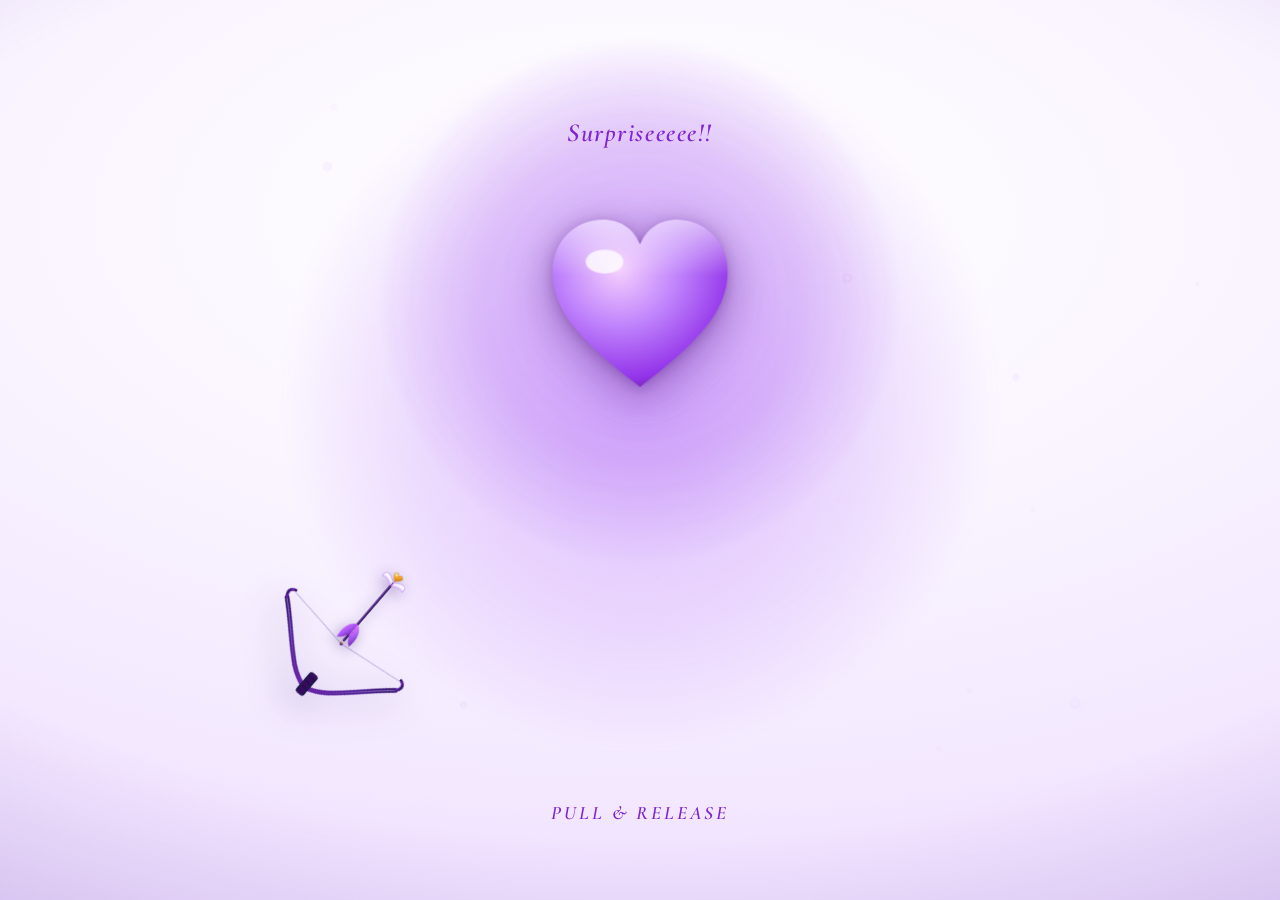
==== index.html @ 49d90a3b "Initial commit: Riddhi's 19th birthday celebration website" ====
<!doctype html>
<html lang="en">
<head>
  <meta charset="UTF-8" />
  <meta http-equiv="refresh" content="0; url=purple-theme/index.html" />
  <title>Happy Birthday ♥ — Riddhi's 19th</title>
  <script>window.location.replace("purple-theme/index.html");</script>
</head>
<body style="background:#0d0517; color:#f5d0fe; font-family:sans-serif; text-align:center; padding-top:20vh;">
  <p>Loading celebration... <a href="purple-theme/index.html" style="color:#c084fc;">click here if not redirected</a></p>
</body>
</html>
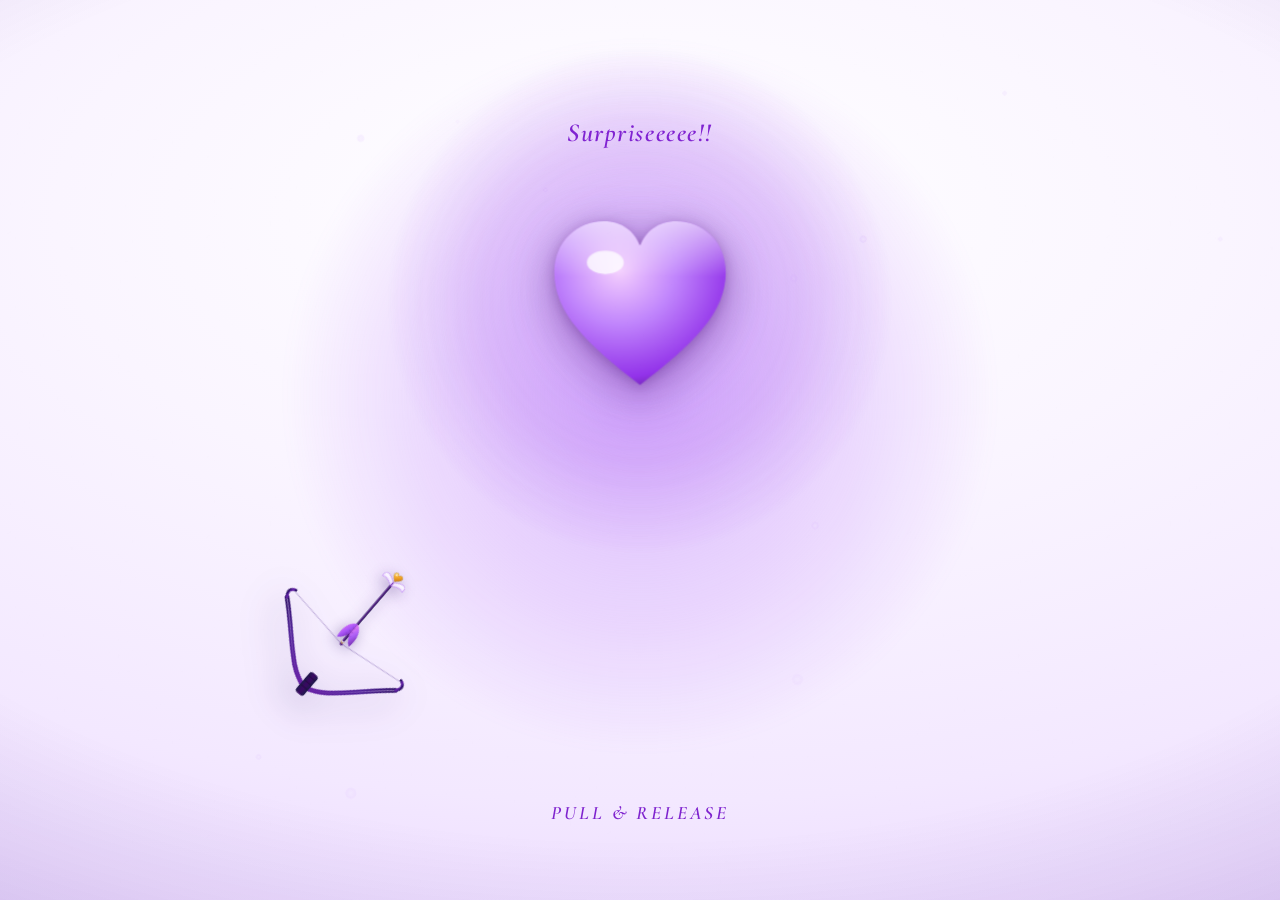
==== commit 2c032e53: "Add README, gitignore, and root entrypoint" ====
--- a/index.html
+++ b/index.html
@@ -10,3 +10,4 @@
   <p>Loading celebration... <a href="purple-theme/index.html" style="color:#c084fc;">click here if not redirected</a></p>
 </body>
 </html>
+
